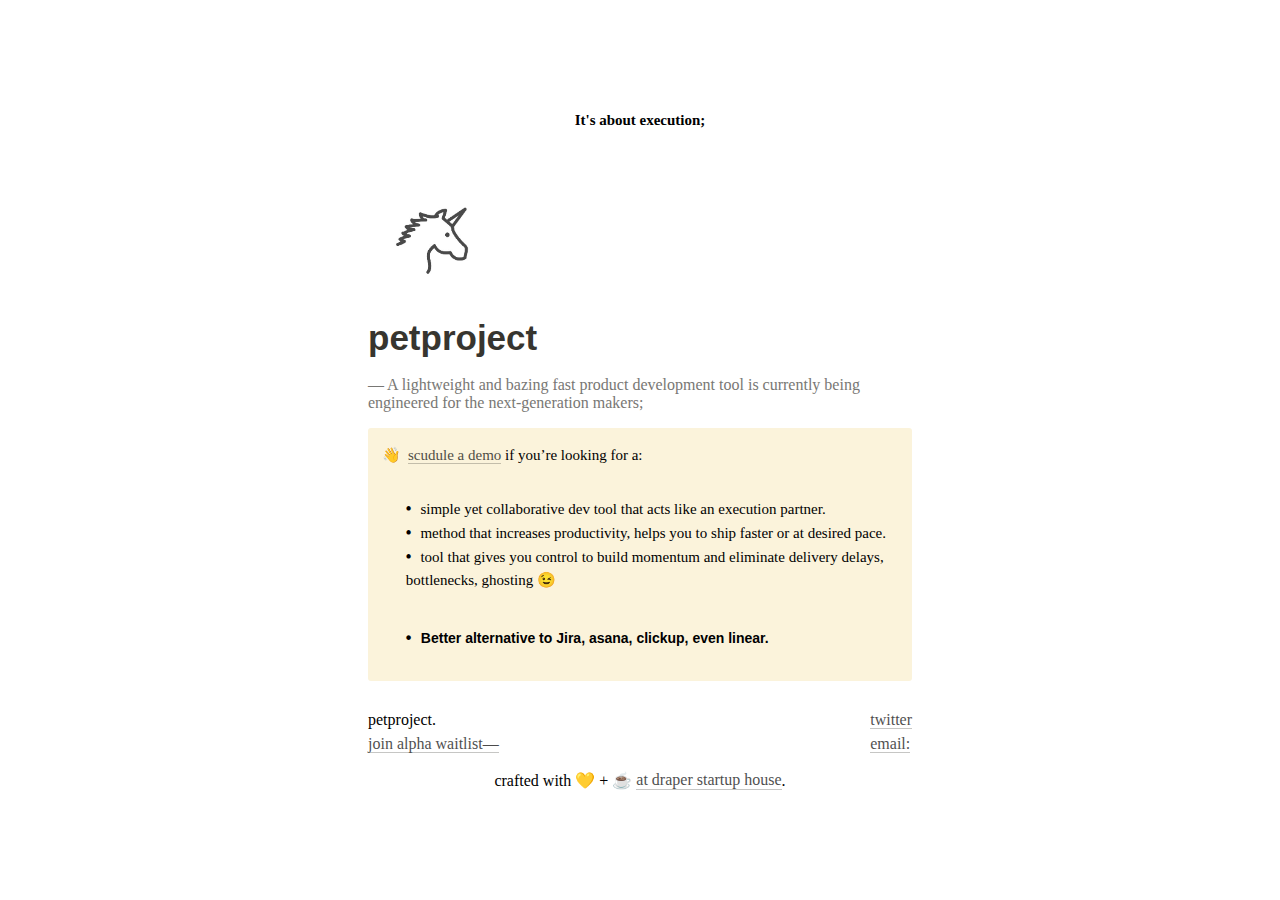
==== index.html @ 6b52f068 "landing page" ====
<!DOCTYPE html>
<html lang="en">
  <head>
    <meta charset="UTF-8" />
    <meta http-equiv="X-UA-Compatible" content="IE=edge" />
    <meta name="viewport" content="width=device-width, initial-scale=1.0" />
    <link rel="stylesheet" href="style.css" />
    <title>Petproject</title>
  </head>
  <body>
    <main>
      <div class="hero-title"><h3>It's about execution;</h3></div>
      <div class="content-div">
        <div class="logo"><img src="logo.png" alt="" /></div>
        <h1 class="page-title">petproject</h1>
        <p class="summary">
          — A lightweight and bazing fast product development tool is currently
          being engineered for the next-generation makers;
        </p>
        <div class="yellow-section">
          <p class="demo-para">
            👋<a
              style="margin-left: 7px"
              href="https://calendly.com/petproject/30min"
              >scudule a demo</a
            >
            if you’re looking for a:
          </p>
          <div class="yellow-section-content">
            <p>
              <span class="b">• </span>simple yet collaborative dev tool that
              acts like an execution partner.
            </p>
            <p>
              <span class="b">• </span>method that increases productivity, helps
              you to ship faster or at desired pace.
            </p>
            <p>
              <span class="b">• </span> tool that gives you control to build
              momentum and eliminate delivery delays, bottlenecks, ghosting 😉
            </p>
            <p class="bold">
              <span class="b">• </span>Better alternative to Jira, asana,
              clickup, even linear.
            </p>
          </div>
        </div>
        <footer>
            <div>
                <p> petproject. </p>
                <p><a href="https://tally.so/r/3Nr4E0"> join alpha waitlist—</a></p>
            </div>
            <div>
                <p><a href="https://twitter.com/petprojecthq">twitter</a></p>
                <p><a href="mailto:hello@petproject.io">email:</a></p>
            </div>
          </footer>
          <div class="credite">
            <a href="https://getpropel.app/privacy"> </a>crafted with 💛 + ☕ <a href="https://draperstartuphouse.com">at draper startup house</a>.
          </div>
      </div>
     
    </main>
  </body>
</html>
---- style.css ----
*{
    
    box-sizing: border-box;
    margin: 0;
    padding: 0;
    /* width: 100vw;
    height: 100vh; */
}
main {
    padding: 10px;
    max-width: 700px;
    margin: 0 auto;
  }
  .hero-title{
    display: flex;
    font-size: 0.8rem;
    justify-content: center;
    /* margin: auto; */
    margin-top: 15%;
    margin-bottom: 7%;
  }
.content-div{
    width:80% ;
    margin: auto;
  }
  
  .logo img{
    display: block;
    object-fit: cover;
    border-radius: 3px;
    width: 124.32px;
    height: 124.32px;
    transition: opacity 100ms ease-out 0s;
  }
  .page-title{
    margin-bottom: 3%;
    margin-top: 3%;
    color: rgb(55, 53, 47);
    font-weight: 700;
    line-height: 1.2;
    font-size: 35px;
    font-family: ui-sans-serif, -apple-system, BlinkMacSystemFont, "Segoe UI", Helvetica, "Apple Color Emoji", Arial, sans-serif, "Segoe UI Emoji", "Segoe UI Symbol";
    cursor: text;
  }
  .summary{
    /* max-width: 100%;
    width: 100%; */
    /* white-space: pre-wrap; */
    word-break: break-word;
    caret-color: rgb(55, 53, 47);
    color: rgb(120, 119, 116);
    fill: rgb(120, 119, 116);
    padding-bottom: 3%;
    font-size: 16px;
}
.yellow-section{
    /* display: flex; */
    width: 100%;
    border-radius: 3px;
    background: rgb(251, 243, 219);
    padding: 16px 16px 16px 12px;
  }
  a{
    text-decoration: none;
    border-bottom: 0.05em solid;
    border-color: rgba(55,53,47,0.4);
    opacity: 0.7;
    cursor: pointer;
    color: inherit;
    word-wrap: break-word;
  }

  .demo-para{
    font-size: 15px;
    line-height: 1.5;
    max-width: 100%;
    width: 100%;
    /* white-space: pre-wrap; */
    word-break: break-word;
    caret-color: rgb(55, 53, 47);
    padding-left: 2px;
    padding-right: 2px;
  }
  .yellow-section-content{
    margin-top: 6%;
    font-size: 15px;
    line-height: 1.5;
    width: 100%;
    padding-left: 5%;
    color: inherit;
    fill: inherit;
  }

  /* .yellow-section-content p:before */
   .b{
    font-weight: bold;
    font-size: 1rem;
    padding-right: 5px; 
}
.bold{
    font-family: ui-sans-serif, -apple-system, BlinkMacSystemFont, "Segoe UI", Helvetica, "Apple Color Emoji", Arial, sans-serif, "Segoe UI Emoji", "Segoe UI Symbol";
    margin-top: 7%;
    margin-bottom: 3%;
    font-weight: 600;
    font-size: 14px;
    line-height: 1.5;
}
footer{
    margin-top: 5%;
    display: flex;
    justify-content: space-between;
    font-size: 16px;
    line-height: 1.5;
}
.credite{
    display: flex;
     margin: auto ; 
      justify-content: center; 
     align-items: center; 
     margin-top: 15px;
     margin-bottom: 10px;
     word-break: break-word;
}
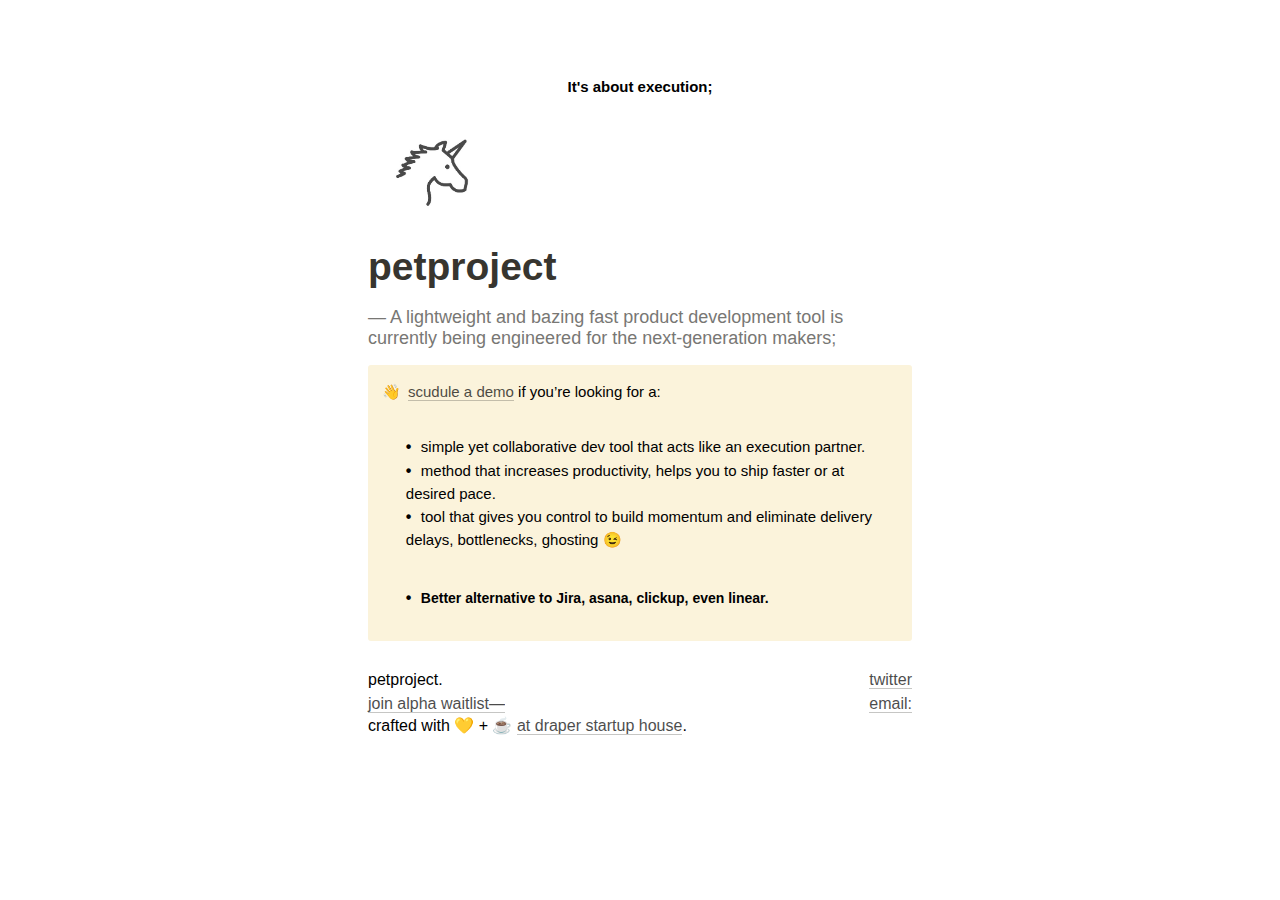
==== commit 23c876be: "Update index.html" ====
--- a/index.html
+++ b/index.html
@@ -55,8 +55,8 @@
                 <p><a href="mailto:hello@petproject.io">email:</a></p>
             </div>
           </footer>
-          <div class="credite">
-            <a href="https://getpropel.app/privacy"> </a>crafted with 💛 + ☕ <a href="https://draperstartuphouse.com">at draper startup house</a>.
+          <div class="credits">
+            crafted with 💛 + ☕ <a href="https://draperstartuphouse.com">at draper startup house</a>.
           </div>
       </div>
      
--- a/style.css
+++ b/style.css
@@ -5,6 +5,7 @@
     padding: 0;
     /* width: 100vw;
     height: 100vh; */
+    font-family: sans-serif;
 }
 main {
     padding: 10px;
@@ -15,9 +16,10 @@
     display: flex;
     font-size: 0.8rem;
     justify-content: center;
+    font-weight:200;
     /* margin: auto; */
-    margin-top: 15%;
-    margin-bottom: 7%;
+    margin-top: 10%;
+    margin-bottom: 2%;
   }
 .content-div{
     width:80% ;
@@ -34,11 +36,11 @@
   }
   .page-title{
     margin-bottom: 3%;
-    margin-top: 3%;
+    margin-top: 2%;
     color: rgb(55, 53, 47);
     font-weight: 700;
     line-height: 1.2;
-    font-size: 35px;
+    font-size: 39px;
     font-family: ui-sans-serif, -apple-system, BlinkMacSystemFont, "Segoe UI", Helvetica, "Apple Color Emoji", Arial, sans-serif, "Segoe UI Emoji", "Segoe UI Symbol";
     cursor: text;
   }
@@ -51,7 +53,7 @@
     color: rgb(120, 119, 116);
     fill: rgb(120, 119, 116);
     padding-bottom: 3%;
-    font-size: 16px;
+    font-size: 18px;
 }
 .yellow-section{
     /* display: flex; */
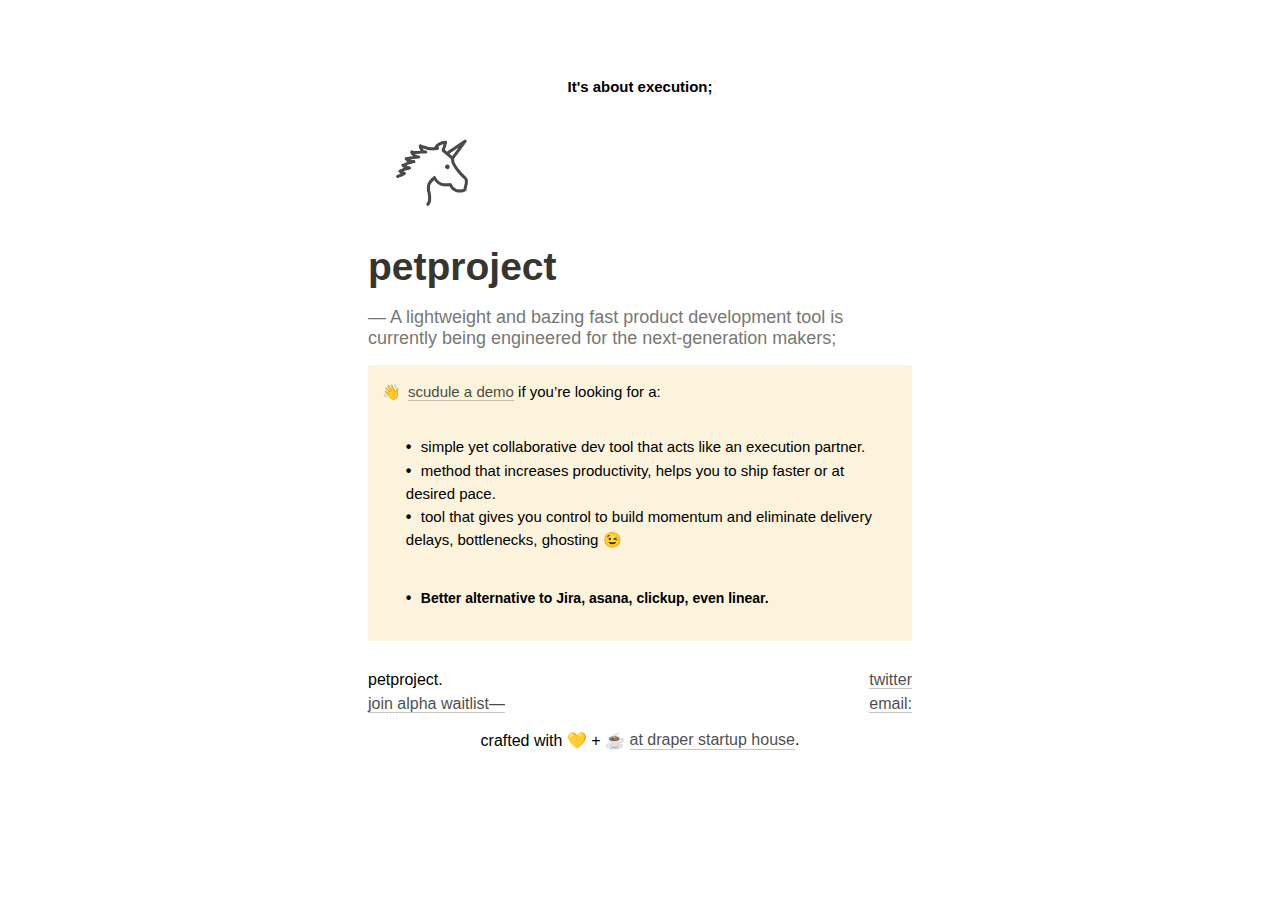
==== commit 93563261: "fixed" ====
--- a/index.html
+++ b/index.html
@@ -56,7 +56,7 @@
             </div>
           </footer>
           <div class="credits">
-            crafted with 💛 + ☕ <a href="https://draperstartuphouse.com">at draper startup house</a>.
+           crafted with 💛 + ☕ <a href="https://draperstartuphouse.com">at draper startup house</a>.
           </div>
       </div>
      
--- a/style.css
+++ b/style.css
@@ -114,7 +114,7 @@
     font-size: 16px;
     line-height: 1.5;
 }
-.credite{
+.credits{
     display: flex;
      margin: auto ; 
       justify-content: center; 
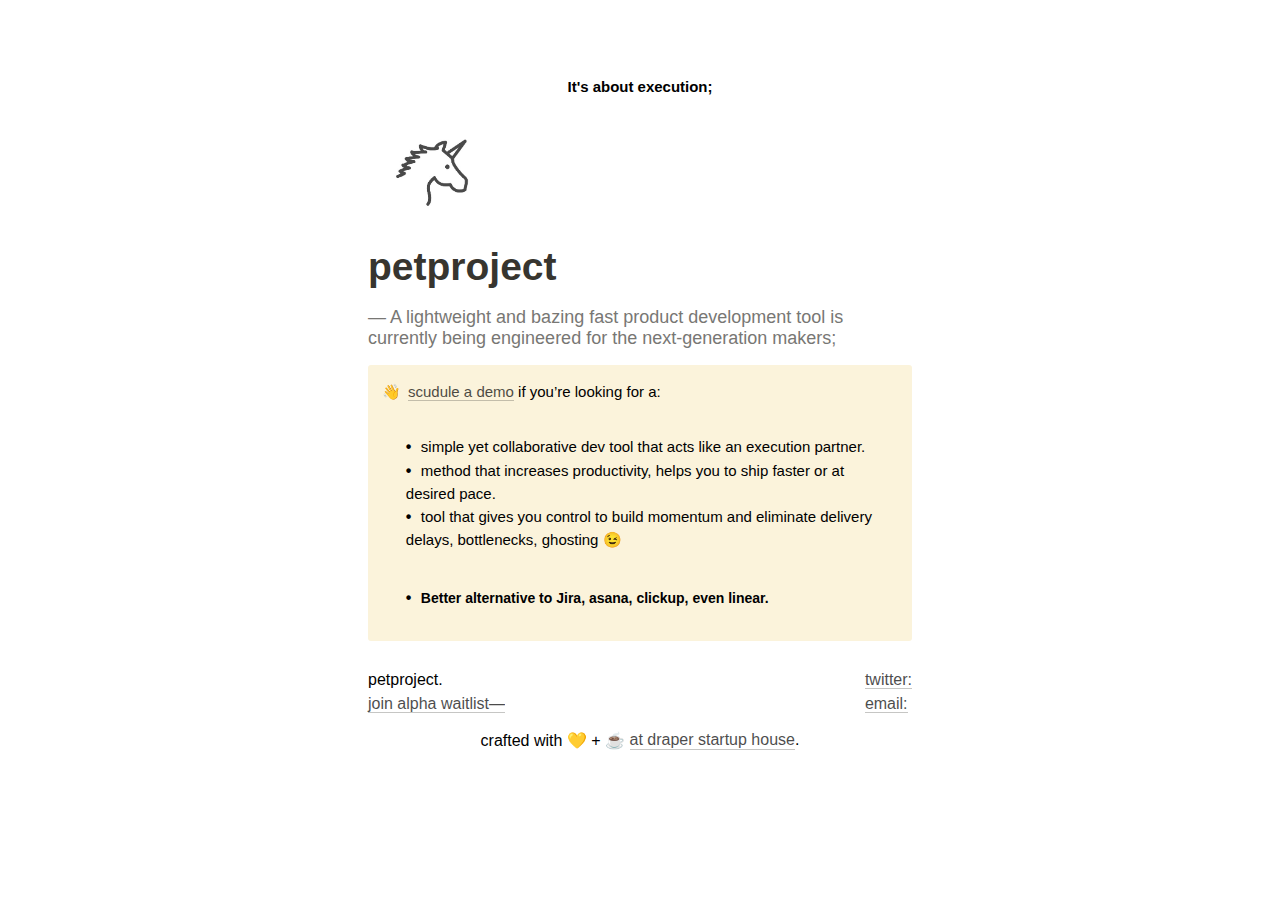
==== commit 96a9af38: "Update index.html" ====
--- a/index.html
+++ b/index.html
@@ -51,12 +51,14 @@
                 <p><a href="https://tally.so/r/3Nr4E0"> join alpha waitlist—</a></p>
             </div>
             <div>
-                <p><a href="https://twitter.com/petprojecthq">twitter</a></p>
+                <p><a href="https://twitter.com/petprojecthq">twitter:</a></p>
                 <p><a href="mailto:hello@petproject.io">email:</a></p>
             </div>
           </footer>
           <div class="credits">
+
            crafted with 💛 + ☕ <a href="https://draperstartuphouse.com">at draper startup house</a>.
+
           </div>
       </div>
      
--- a/style.css
+++ b/style.css
@@ -122,4 +122,4 @@
      margin-top: 15px;
      margin-bottom: 10px;
      word-break: break-word;
-}+}
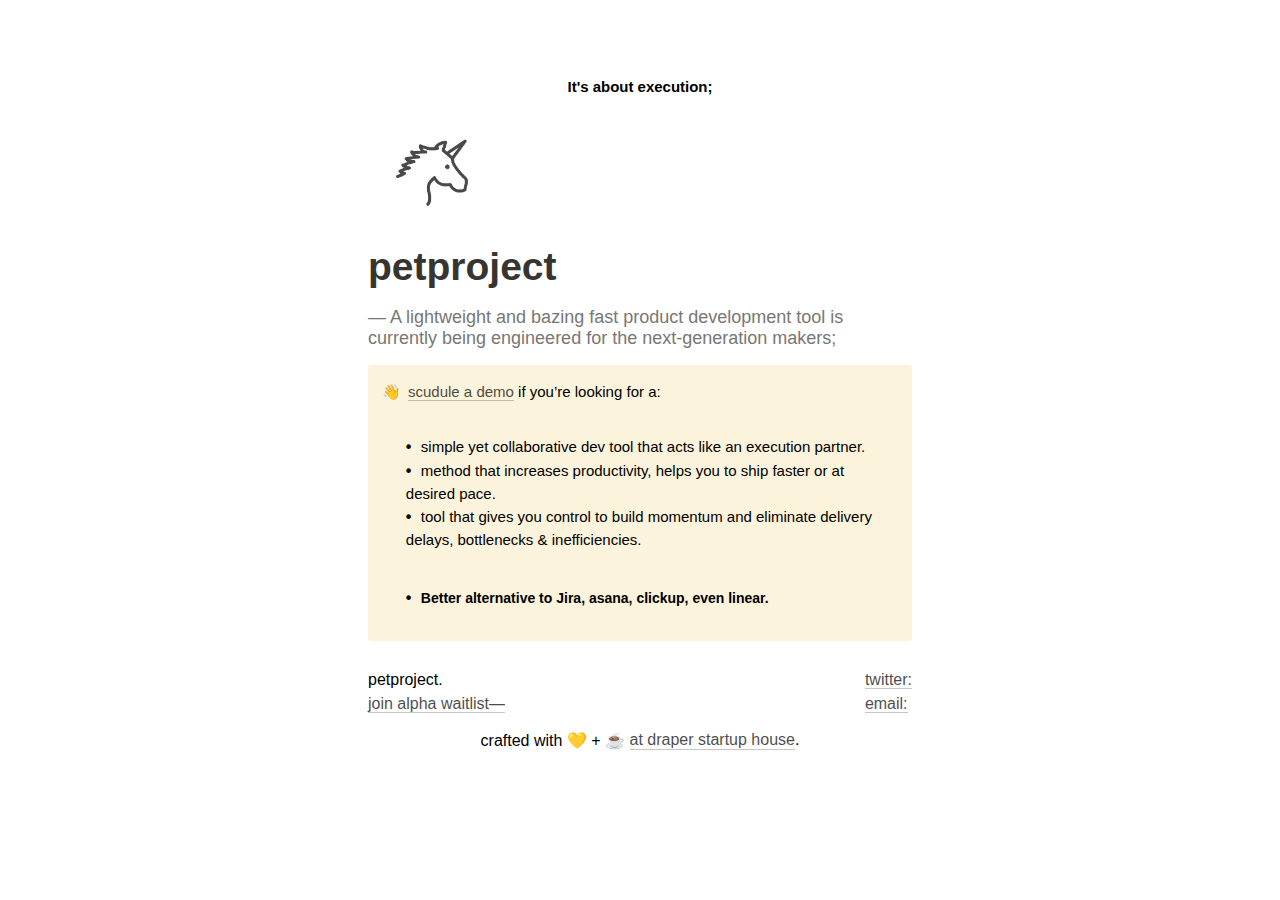
==== commit ade213c0: "update contents" ====
--- a/index.html
+++ b/index.html
@@ -37,7 +37,7 @@
             </p>
             <p>
               <span class="b">• </span> tool that gives you control to build
-              momentum and eliminate delivery delays, bottlenecks, ghosting 😉
+              momentum and eliminate delivery delays, bottlenecks & inefficiencies.
             </p>
             <p class="bold">
               <span class="b">• </span>Better alternative to Jira, asana,
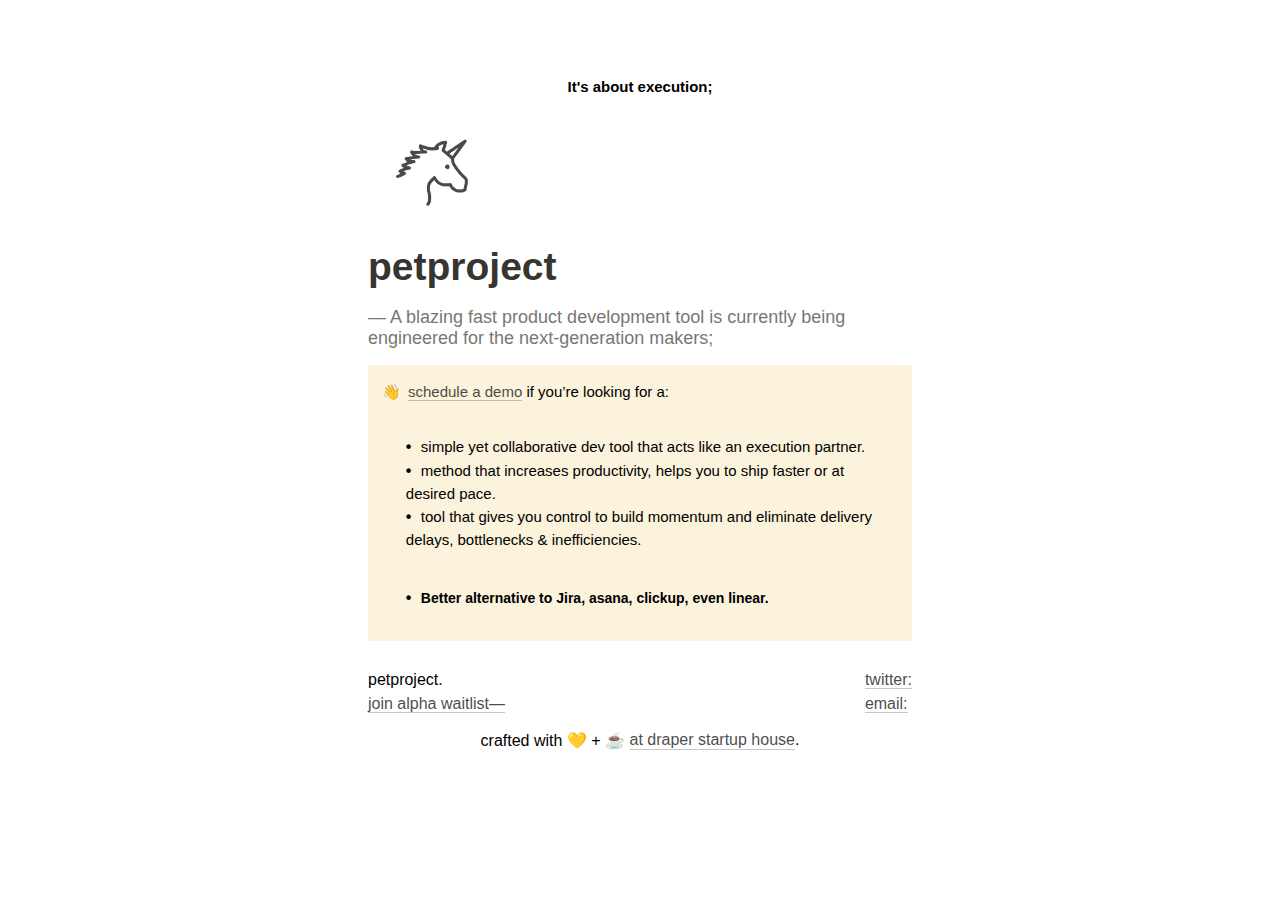
==== commit 7edf05bc: "content changes" ====
--- a/index.html
+++ b/index.html
@@ -14,7 +14,7 @@
         <div class="logo"><img src="logo.png" alt="" /></div>
         <h1 class="page-title">petproject</h1>
         <p class="summary">
-          — A lightweight and bazing fast product development tool is currently
+          — A blazing fast product development tool is currently
           being engineered for the next-generation makers;
         </p>
         <div class="yellow-section">
@@ -22,7 +22,7 @@
             👋<a
               style="margin-left: 7px"
               href="https://calendly.com/petproject/30min"
-              >scudule a demo</a
+              >schedule a demo</a
             >
             if you’re looking for a:
           </p>
